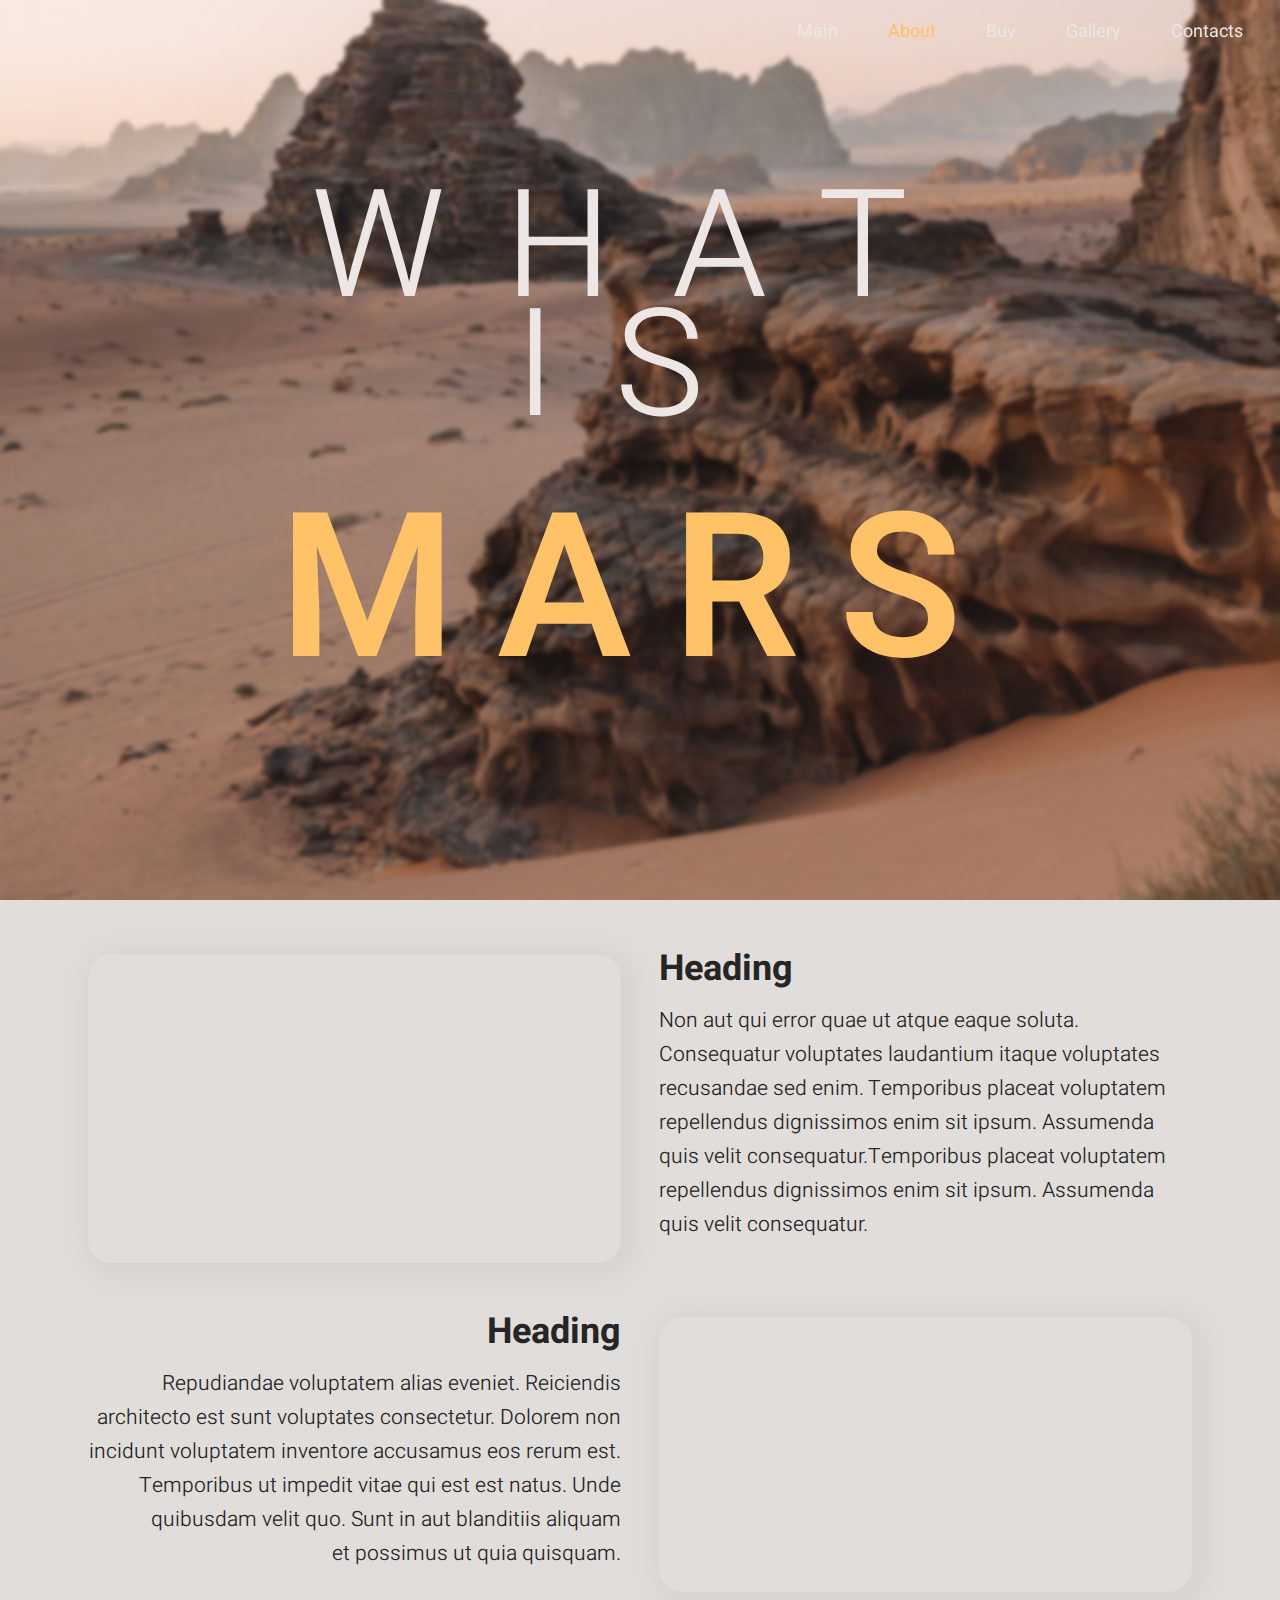
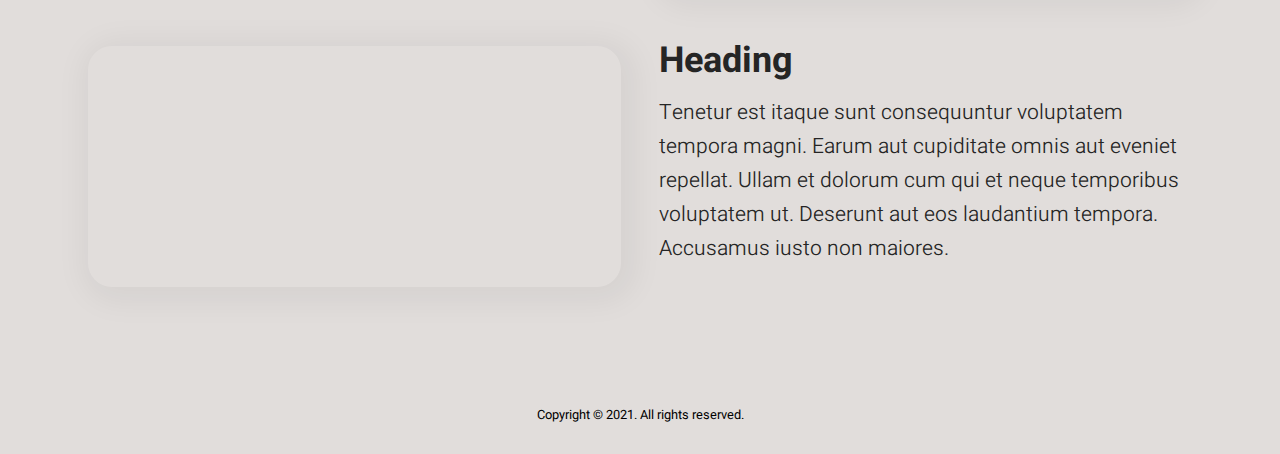
==== about.html @ 95f13155 "fix bugs" ====
<!DOCTYPE html>
<html lang="en" dir="ltr">

<head>
  <meta charset="utf-8">
  <link rel="stylesheet" href="css/normalize.css">
  <link rel="stylesheet" href="css/about.css">
  <title>About Journey</title>
</head>

<body>

  <!-- Обложка сайта -->
  <header class="header">
    <nav class="nav">
      <a href="index.html" class="nav__link">Main</a>
      <a href="about.html" class="nav__link link--about">About</a>
      <a href="#" class="nav__link">Buy</a>
      <a href="#" class="nav__link">Gallery</a>
      <a href="#" class="nav__link">Contacts</a>
    </nav>
  </header>

  <main>

    <!-- Обложка сайта -->
    <section class="hero">
      <div class="hero-blur">
        <div class="hero-text">
          <h2 class="hero-sub">what is</h2>
          <h1 class="hero-title">mars</h1>
        </div>
      </div>
    </section>

    <!-- Наполнение сайта (контент) -->
    <section class="information">
      <div class="container">

        <!-- Блок информации №1 -->
        <div class="topic">
          <img src="media/about/topic-1.jpg" alt="" class = "topic-photo">
          <div class="topic-text">
            <h3 class="topic-title">heading</h3>
            <p class ="topic-paragraph">Non aut qui error quae ut&nbsp;atque eaque soluta. Consequatur voluptates laudantium itaque voluptates recusandae sed enim. Temporibus placeat voluptatem repellendus dignissimos enim sit ipsum. Assumenda quis velit
              consequatur.Temporibus
              placeat voluptatem repellendus dignissimos enim sit ipsum. Assumenda quis velit consequatur.</p>
          </div>
        </div>

        <!-- Блок информации №2 -->
        <div class="topic">
          <div class="topic-text">
            <h3 class="topic-title  middle-box">heading</h3>
            <p class ="topic-paragraph  middle-box">Repudiandae voluptatem alias eveniet. Reiciendis architecto est sunt voluptates consectetur. Dolorem non incidunt voluptatem inventore accusamus eos rerum est. Temporibus ut&nbsp;impedit vitae qui est est natus. Unde quibusdam velit
              quo.
              Sunt in&nbsp;aut blanditiis aliquam et&nbsp;possimus ut&nbsp;quia quisquam.</p>
          </div>
          <img src="media/about/topic-2.jpg" alt="" class = "topic-photo">
        </div>

        <!-- Блок информации №3 -->
        <div class="topic">
          <img src="media/about/topic-3.jpg" alt="" class = "topic-photo">
          <div class="topic-text">
            <h3 class="topic-title">heading</h3>
            <p class ="topic-paragraph">Tenetur est itaque sunt consequuntur voluptatem tempora magni. Earum aut cupiditate omnis aut eveniet repellat. Ullam et&nbsp;dolorum cum qui et&nbsp;neque temporibus voluptatem&nbsp;ut. Deserunt aut eos laudantium tempora. Accusamus
              iusto non maiores.</p>
          </div>
        </div>
      </div>
    </section>

  </main>

  <!-- Соц. сети. -->
  <footer>
    <div class="social-media">
      <a href="https://www.youtube.com/" class="yt"></a>
      <a href="https://www.twitter.com/" class="tw"></a>
      <a href="https://www.instagram.com/" class="inst"></a>
      <a href="https://www.vk.com/" class="vk"></a>
    </div>
    <small class="copyright">
      <p>Copyright © 2021. All rights reserved.</p>
    </small>
  </footer>
</body>

</html>
---- css/about.css ----
@import url('https://fonts.googleapis.com/css?family=Heebo:100,200,300,regular,500,600,700,800,900');
@import url('https://fonts.googleapis.com/css2?family=Neucha&display=swap');

* {
  -webkit-box-sizing: border-box;
  box-sizing: border-box;
}

h1, h2, h3, h4, h5, h6 {
  margin: 0;
  text-decoration: none;
}

*::after,
*::before {
  -webkit-box-sizing: border-box;
  box-sizing: border-box;
}

:root {
  --font-family: 'Heebo', sans-serif;
}

img {
  max-width: 100%;
}

body {
  font-family: var(--font-family);
  background-color: #E1DDDB;
}

.header {
  position: absolute;
  left: 0px;
  top: 0px;
  width: 100%;
  z-index: 2;
}

.nav {
  position: relative;
  display: flex;
  justify-content: flex-end;
  top: 22px;
  font-weight: 400;
  font-size: 18px;
  z-index: 1;
}

.nav__link {
  text-decoration: none;
  -moz-text-decoration-line: none;
  text-decoration-line: none;
  margin-right: 50px;
  color: rgba(236, 231, 229, 1);
}

.nav__link:last-child {
  margin-right: 37px;
}

.nav__link:hover {
  text-decoration: none;
  color: #DEDEDE;
  -webkit-transition: color 0.2s ease-in;
  -o-transition: color 0.2s ease-in;
  transition: color 0.2s ease-in;
}

.link--about {
  color: #FFC266;
}

.link--about:hover {
  color: #D6A459;
  -webkit-transition: color 0.2s ease-in-out;
  -o-transition: color 0.2s ease-in-out;
  transition: color 0.2s ease-in-out;
}

.hero {
  height: 100vh;
  background-image: url("../media/about/hero-bg.jpg");
  background-position: center;
  background-position: no-repeat;
  -webkit-background-size: cover;
  background-size: cover;
}

.hero-blur {
  backdrop-filter: blur(2px);
  height: 100vh;
}

.hero-text {
  position: absolute;
  top: 50%;
  left: 50%;
  text-align: center;
  transform: translate(-50%, -50%);
}

.hero-sub {
  font-weight: 300;
  letter-spacing: 0.400em;
  font-size: 150px;
  line-height: 119px;
  align-items: center;
  text-transform: uppercase;
  color: rgba(236, 231, 229, 1);
}

.hero-title {
  font-weight: 600;
  font-size: 202px;
  letter-spacing: 0.200em;
  margin-top: 49px;
  text-transform: uppercase;
  align-items: center;
  color: #ffc266;
  transform: translateX(1px);
}

.container {
  max-width: 1134px;
  margin: 0 auto;
  padding: 0px 15px;
}

.topic {
  position: relative;
  display: grid;
  gap: 38px;
  grid-template-columns: repeat(2, 1fr);
  margin-top: 54px;
}

.topic-photo {
  border-radius: 24px;
  box-shadow: 5px 5px 30px 10px rgba(0, 0, 0, 0.05);
}

.topic-title {
  font-weight: 700;
  font-size: 36px;
  line-height: 30px;
  color: #252525;
  text-transform: capitalize;
}

.topic-text {
  display: flex;
  flex-direction: column;
  justify-content: center;
}

.topic-paragraph {
  position: relative;
  margin-top: 20px;
  font-weight: 300;
  font-size: 21px;
  line-height: 34px;
  align-items: center;
  color: #252525;
}

.middle-box {
  text-align: right;
}

.social-media {
  position: relative;
  display: flex;
  top: 21px;
  justify-content: center;
}

.social-media a {
  margin: 15px;
}

.yt {
  display: inline-block;
  width: 60px;
  height: 60px;
  background-image: url("../media/sprite/Sprite.png");
  background-position: 0px 0px;
}

.tw {
  display: inline-block;
  width: 60px;
  height: 60px;
  background-image: url("../media/sprite/Sprite.png");
  background-position: 60px 0px;
}

.inst {
  display: inline-block;
  width: 60px;
  height: 60px;
  background-image: url("../media/sprite/Sprite.png");
  background-position: 145px 0px;
}

.vk {
  display: inline-block;
  width: 60px;
  height: 60px;
  background-image: url("../media/sprite/Sprite.png");
  background-position: -85px 0px;
}

.copyright {
  position: relative;
  text-align: center;
  margin: 10px;
}
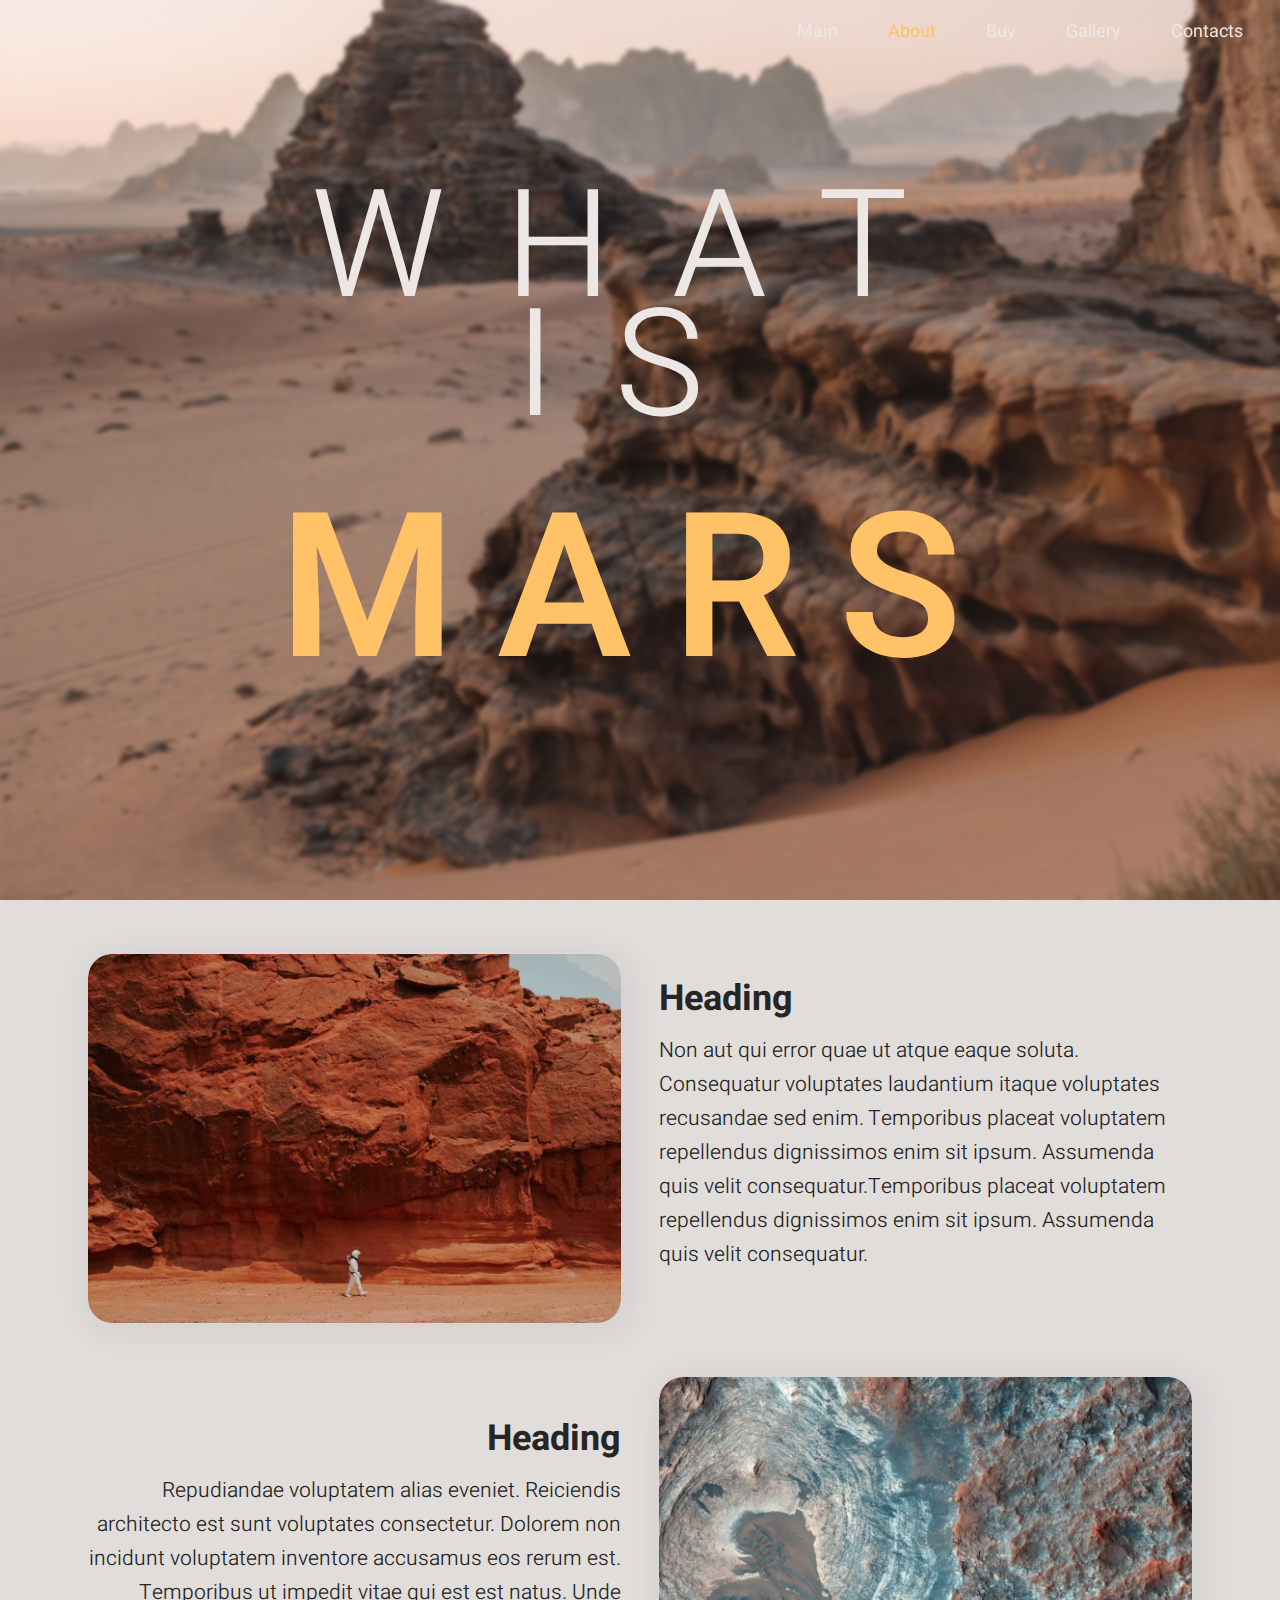
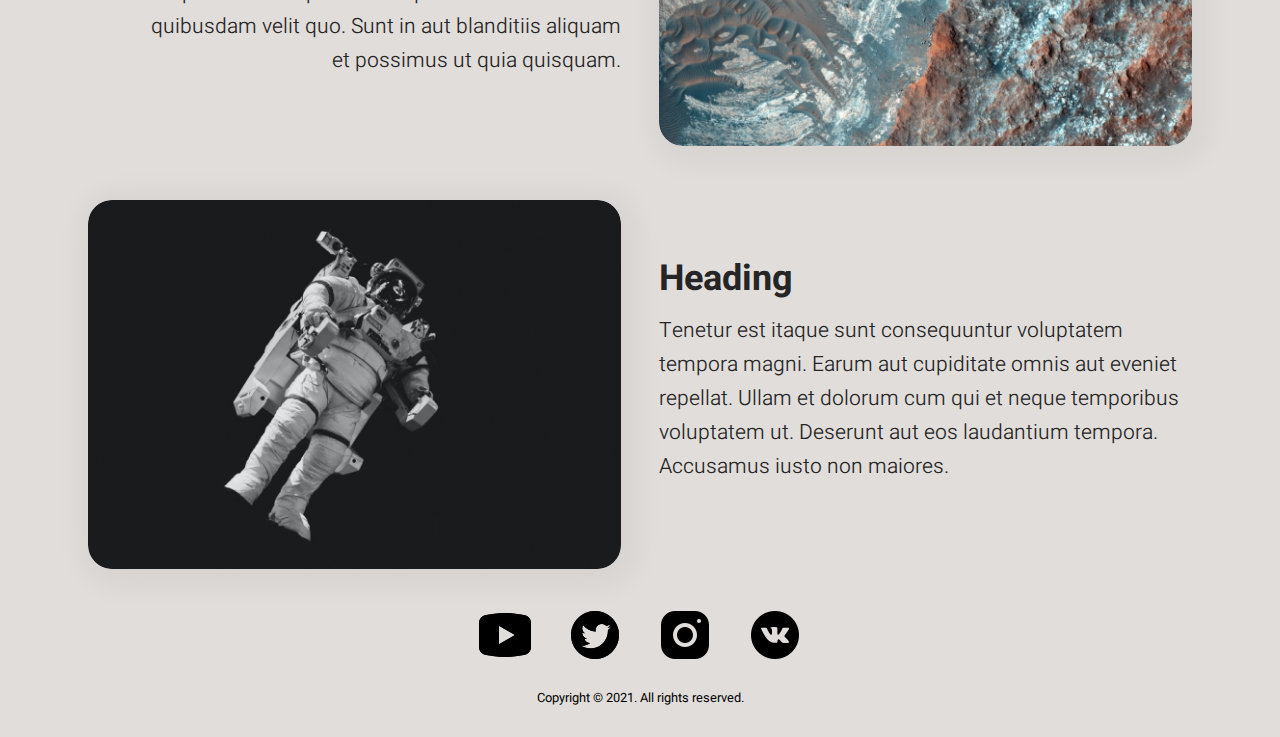
==== commit 6f872e47: "fix" ====
--- a/about.html
+++ b/about.html
@@ -52,8 +52,7 @@
         <div class="topic">
           <div class="topic-text">
             <h3 class="topic-title  middle-box">heading</h3>
-            <p class ="topic-paragraph  middle-box">Repudiandae voluptatem alias eveniet. Reiciendis architecto est sunt voluptates consectetur. Dolorem non incidunt voluptatem inventore accusamus eos rerum est. Temporibus ut&nbsp;impedit vitae qui est est natus. Unde quibusdam velit
-              quo.
+            <p class ="topic-paragraph  middle-box">Repudiandae voluptatem alias eveniet. Reiciendis architecto est sunt voluptates consectetur. Dolorem non incidunt voluptatem inventore accusamus eos rerum est. Temporibus ut&nbsp;impedit vitae qui est est natus. Unde quibusdam velit quo.
               Sunt in&nbsp;aut blanditiis aliquam et&nbsp;possimus ut&nbsp;quia quisquam.</p>
           </div>
           <img src="media/about/topic-2.jpg" alt="" class = "topic-photo">
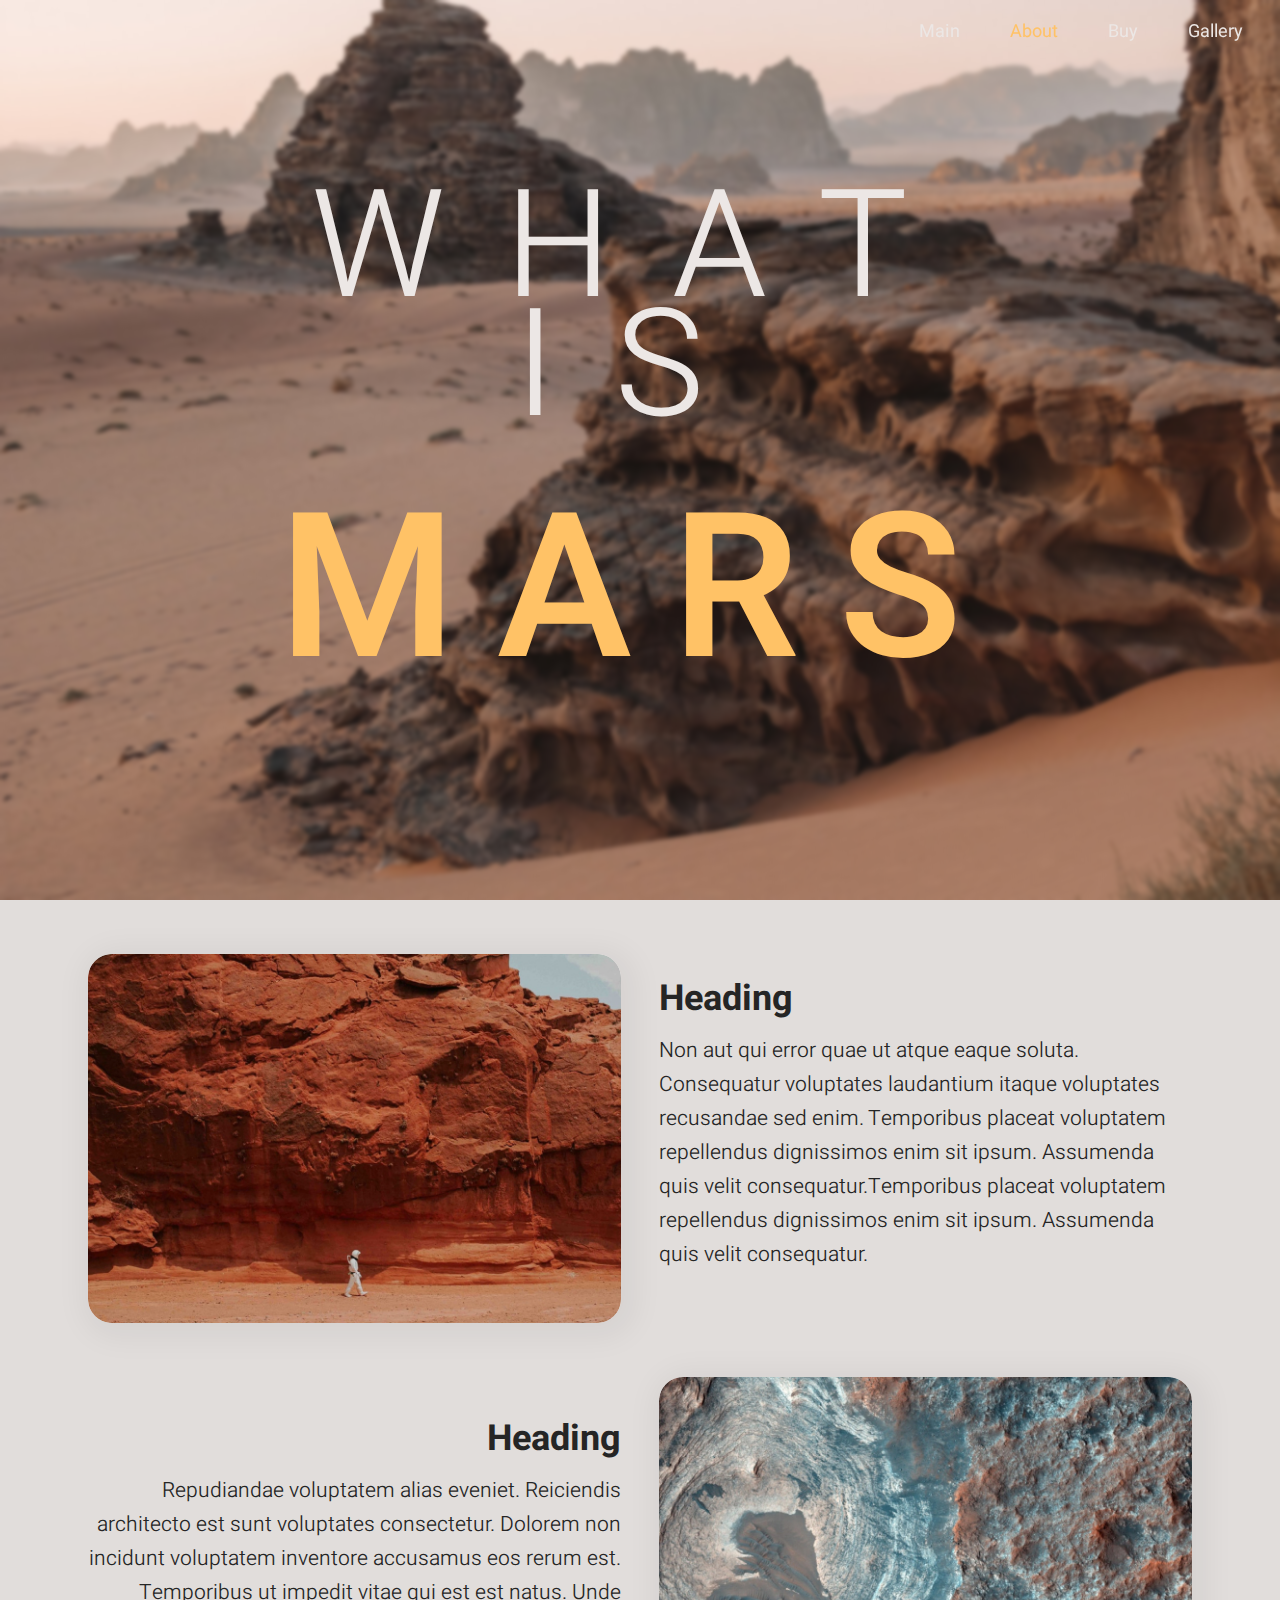
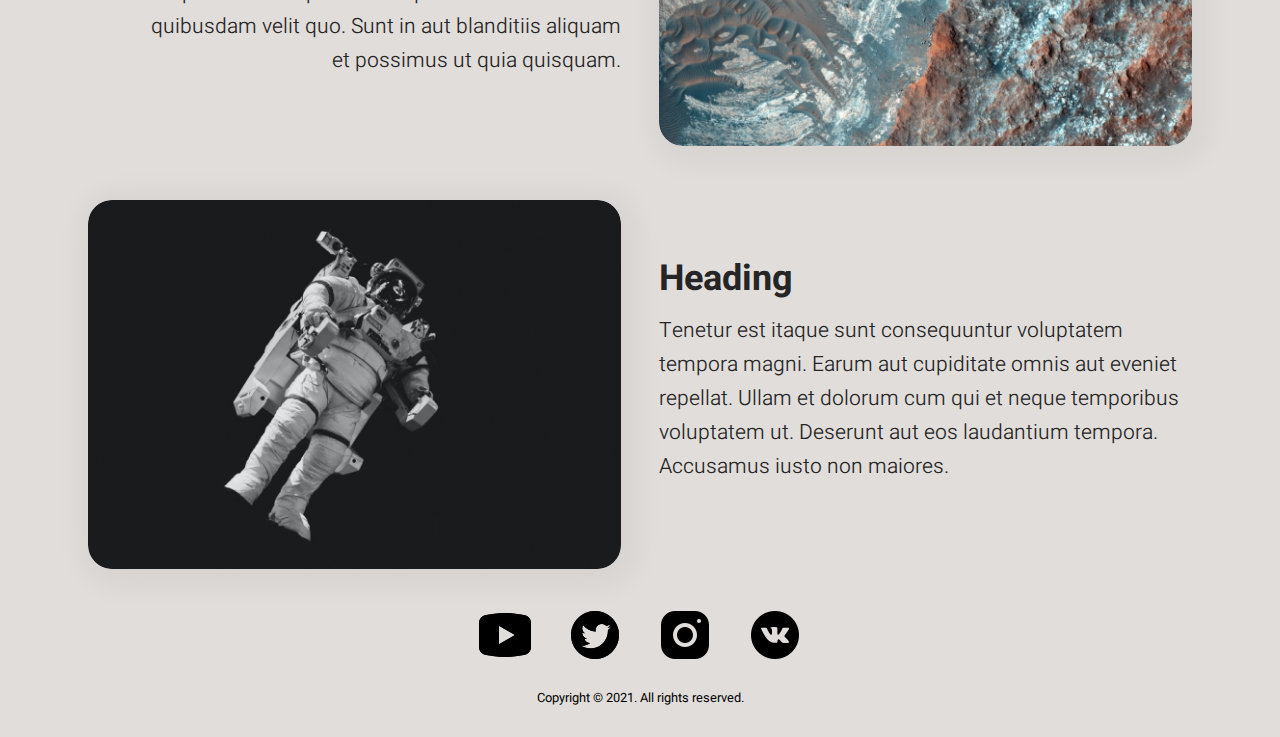
==== commit 85919add: "fix" ====
--- a/about.html
+++ b/about.html
@@ -15,9 +15,8 @@
     <nav class="nav">
       <a href="index.html" class="nav__link">Main</a>
       <a href="about.html" class="nav__link link--about">About</a>
-      <a href="#" class="nav__link">Buy</a>
+      <a href="buy.html" class="nav__link">Buy</a>
       <a href="#" class="nav__link">Gallery</a>
-      <a href="#" class="nav__link">Contacts</a>
     </nav>
   </header>
 
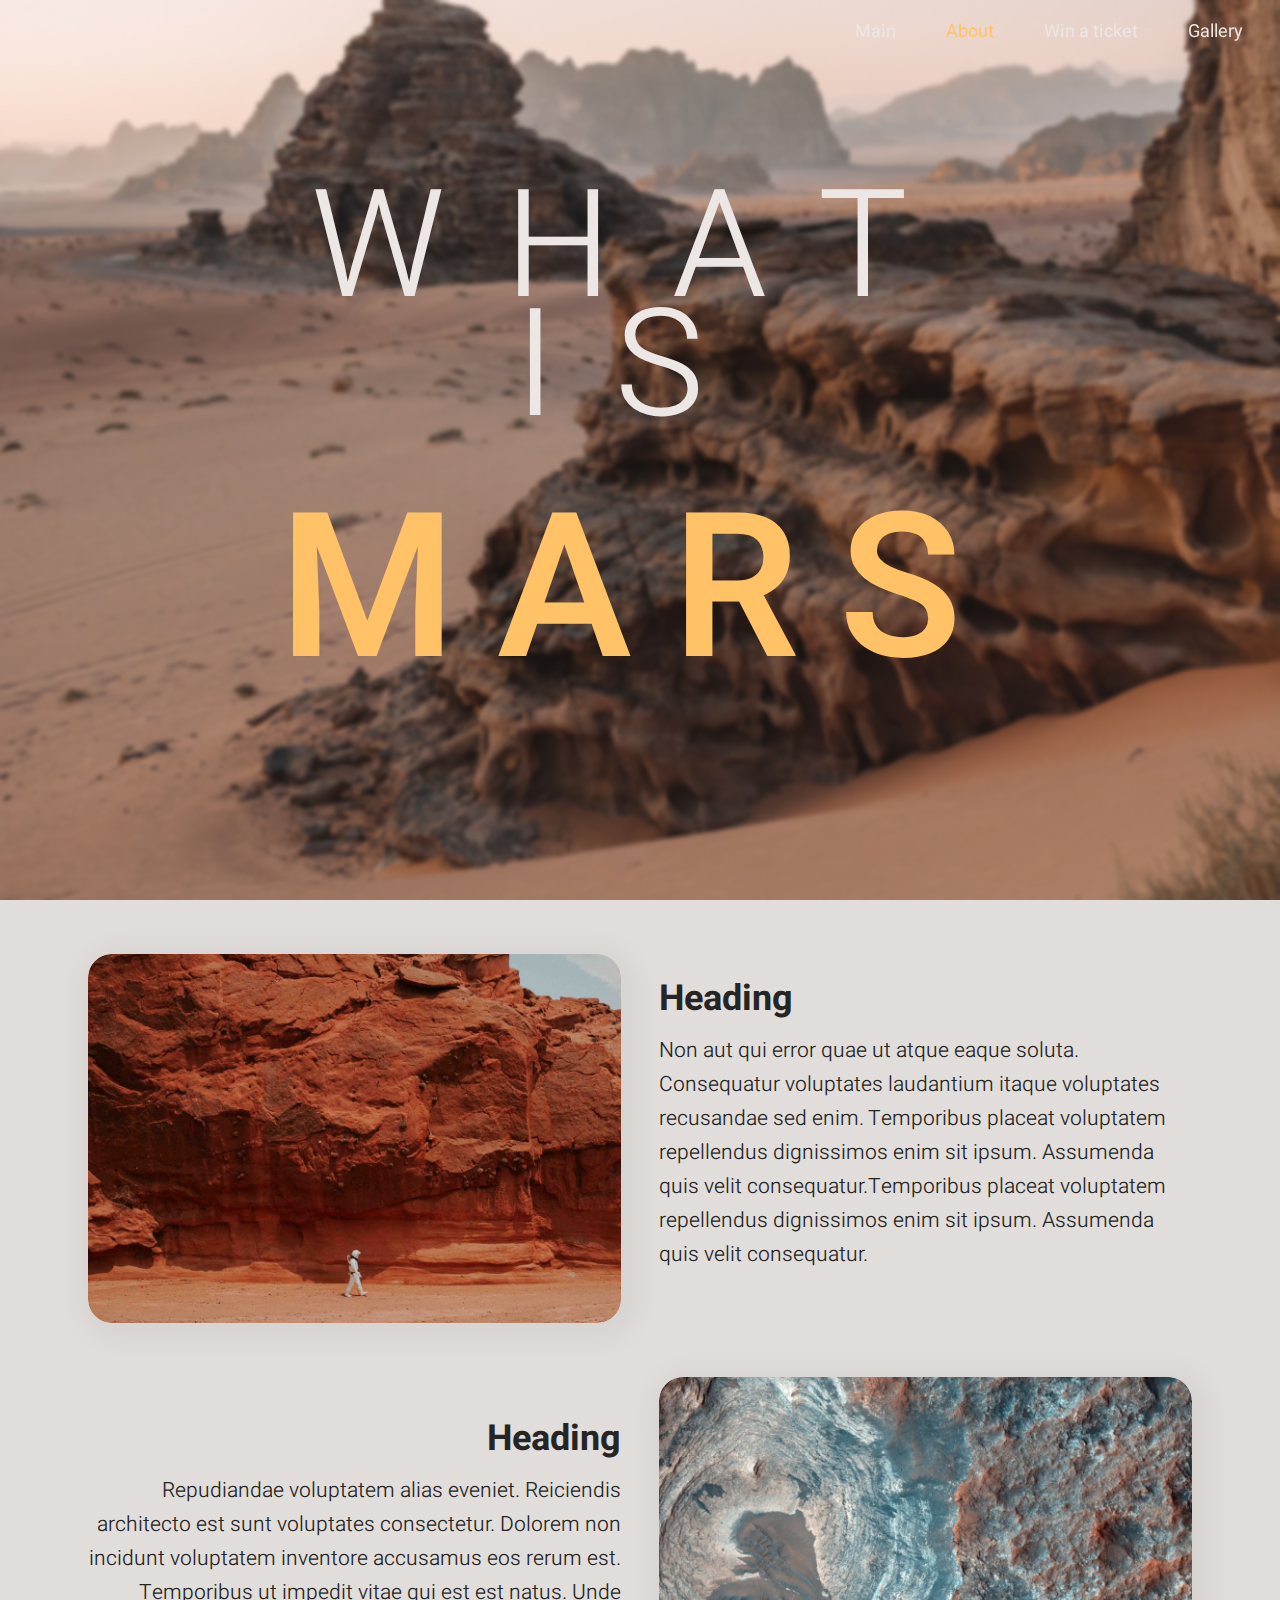
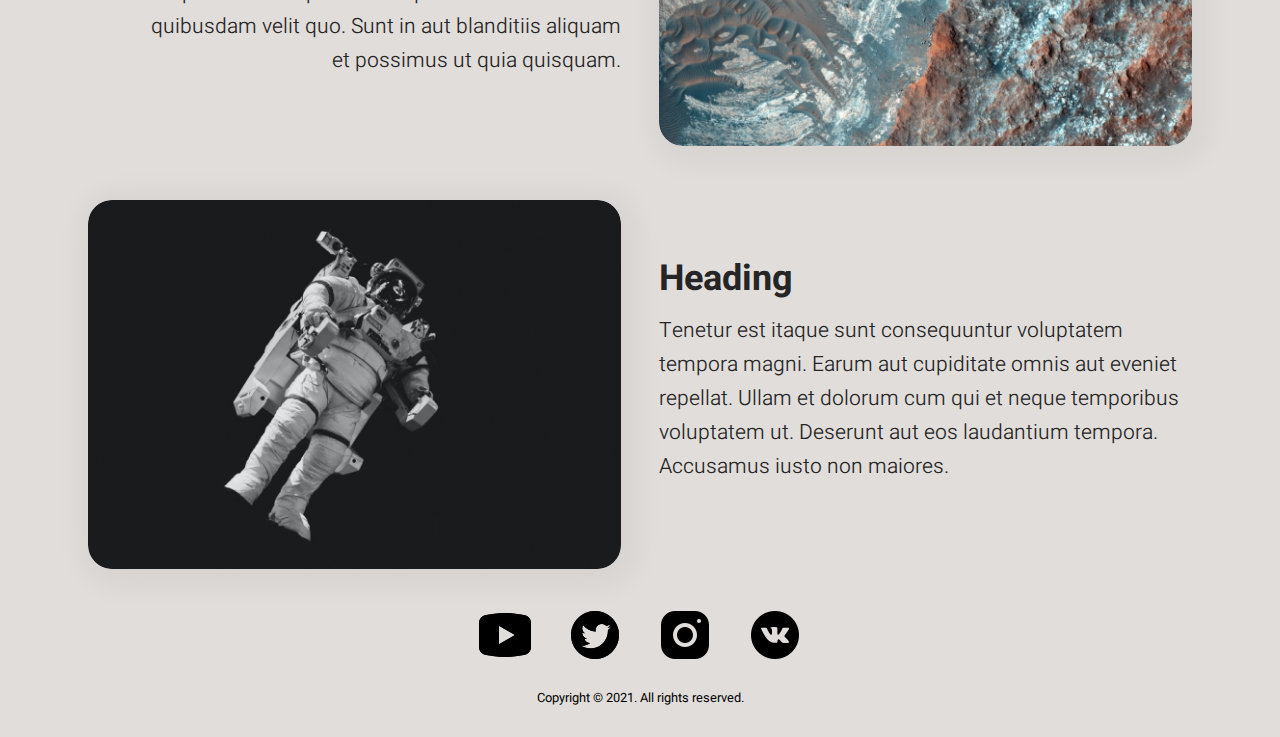
==== commit e08cbd42: "fix" ====
--- a/about.html
+++ b/about.html
@@ -15,7 +15,7 @@
     <nav class="nav">
       <a href="index.html" class="nav__link">Main</a>
       <a href="about.html" class="nav__link link--about">About</a>
-      <a href="buy.html" class="nav__link">Buy</a>
+      <a href="buy.html" class="nav__link">Win a ticket</a>
       <a href="#" class="nav__link">Gallery</a>
     </nav>
   </header>
